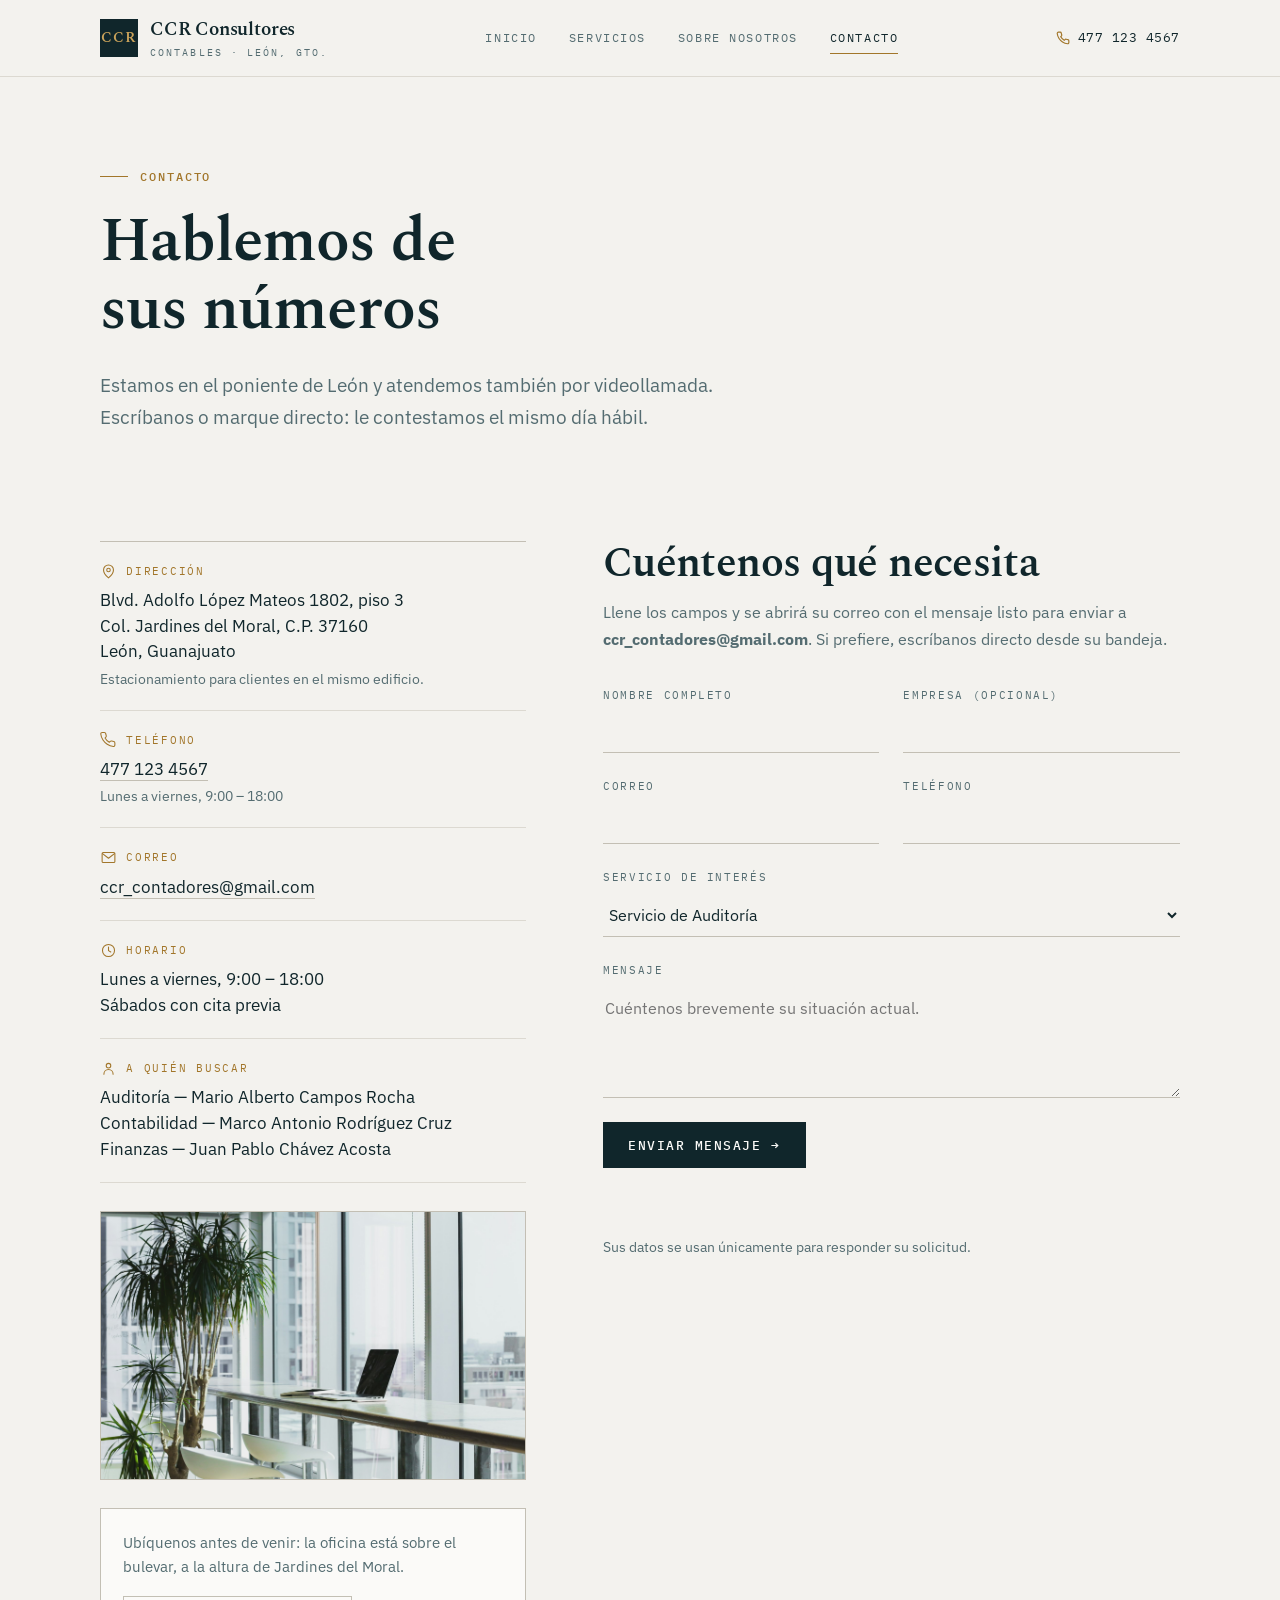
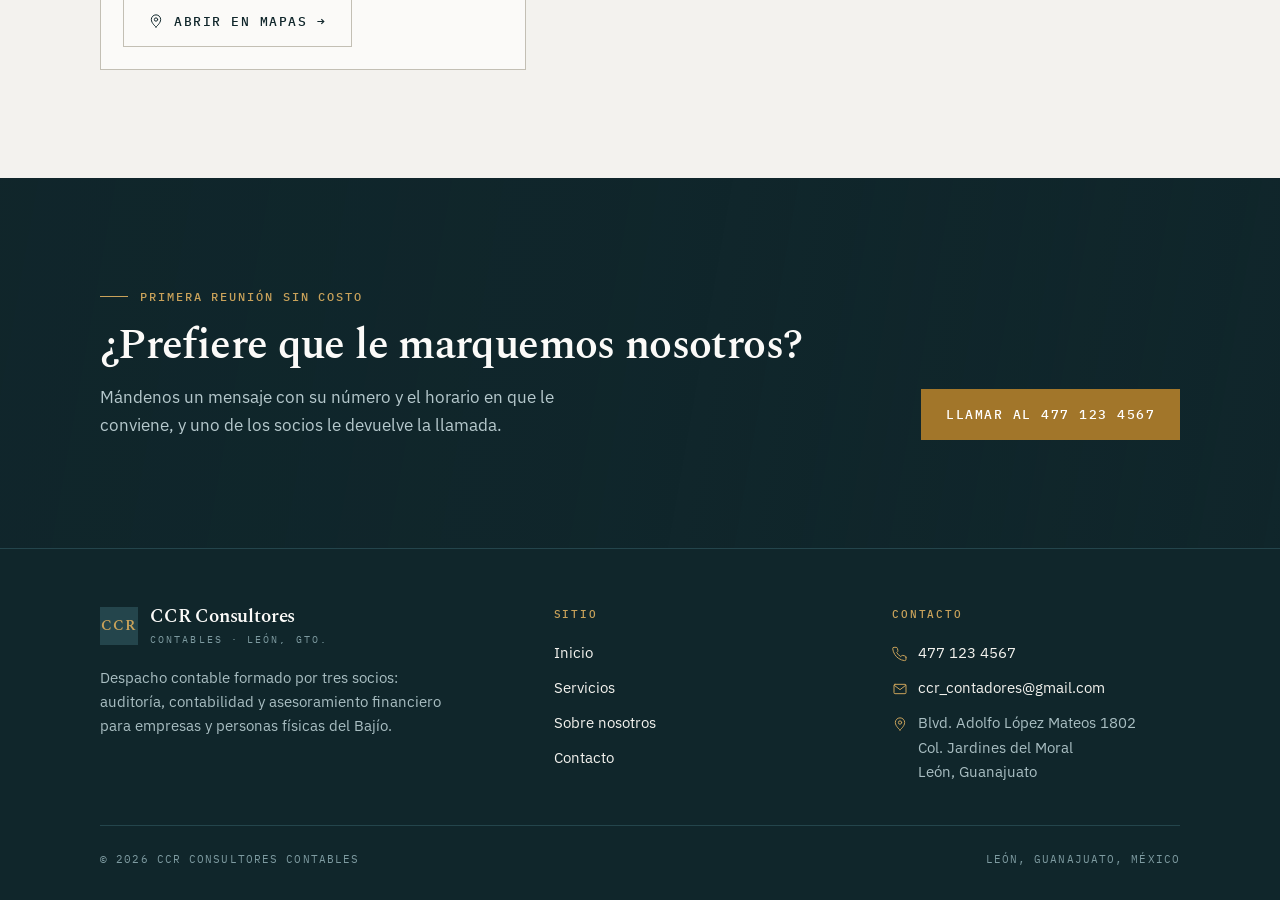
==== contacto.html @ 491fa57f "Sitio web de CCR Consultores Contables Sitio estatico de 4 paginas (inicio, servicios, sobre nosotro" ====
<!DOCTYPE html>
<html lang="es-MX">
<head>
<meta charset="UTF-8">
<meta name="viewport" content="width=device-width, initial-scale=1">
<title>Contacto | CCR Consultores Contables</title>
<meta name="description" content="Contacto de CCR Consultores Contables: Blvd. Adolfo López Mateos 1802, León, Guanajuato. Teléfono 477 123 4567.">
<link rel="icon" href="data:image/svg+xml,%3Csvg xmlns='http://www.w3.org/2000/svg' viewBox='0 0 64 64'%3E%3Crect width='64' height='64' fill='%2310262B'/%3E%3Ctext x='32' y='42' font-family='Georgia,serif' font-size='26' fill='%23C9A25A' text-anchor='middle'%3ECCR%3C/text%3E%3C/svg%3E">
<link rel="preconnect" href="https://fonts.googleapis.com">
<link rel="preconnect" href="https://fonts.gstatic.com" crossorigin>
<link rel="stylesheet" href="https://fonts.googleapis.com/css2?family=Spectral:wght@500;600&family=IBM+Plex+Sans:wght@400;500&family=IBM+Plex+Mono:wght@400;500&display=swap">
<link rel="stylesheet" href="styles.css">
<script>document.documentElement.className += ' js';</script>
</head>
<body>

<header class="site-header">
  <div class="wrap header-inner">
    <a class="brand" href="index.html">
      <span class="mark">CCR</span>
      <span>
        <span class="name">CCR Consultores</span>
        <span class="sub">Contables · León, Gto.</span>
      </span>
    </a>
    <nav class="nav" id="nav">
      <a href="index.html">Inicio</a>
      <a href="servicios.html">Servicios</a>
      <a href="nosotros.html">Sobre nosotros</a>
      <a href="contacto.html" aria-current="page">Contacto</a>
    </nav>
    <a class="header-cta" href="tel:+524771234567">
      <svg width="14" height="14" viewBox="0 0 24 24" fill="none" stroke="currentColor" stroke-width="2" aria-hidden="true"><path d="M22 16.9v3a2 2 0 0 1-2.2 2 19.8 19.8 0 0 1-8.6-3.1 19.5 19.5 0 0 1-6-6A19.8 19.8 0 0 1 2.1 4.2 2 2 0 0 1 4.1 2h3a2 2 0 0 1 2 1.7c.1 1 .4 1.9.7 2.8a2 2 0 0 1-.5 2.1L8.1 9.9a16 16 0 0 0 6 6l1.3-1.2a2 2 0 0 1 2.1-.5c.9.3 1.8.6 2.8.7a2 2 0 0 1 1.7 2z"/></svg>
      477 123 4567
    </a>
    <button class="burger" id="burger" aria-label="Abrir menú" aria-expanded="false" aria-controls="nav"><span></span></button>
  </div>
</header>

<main>

  <section class="hero" style="padding-bottom:0">
    <div class="wrap">
      <p class="eyebrow anim anim-up">Contacto</p>
      <h1 class="anim anim-up" style="--d:.08s; margin:22px 0 24px; max-width:15ch">Hablemos de sus números</h1>
      <p class="lead anim anim-up" style="--d:.16s">Estamos en el poniente de León y atendemos también por videollamada. Escríbanos o marque directo: le contestamos el mismo día hábil.</p>
    </div>
  </section>

  <section>
    <div class="wrap contact-grid">

      <div class="anim anim-left">
        <dl class="datos">
          <div>
            <dt><svg class="icon" viewBox="0 0 24 24" aria-hidden="true"><path d="M12 21s7-5.6 7-11.2A7 7 0 0 0 5 9.8C5 15.4 12 21 12 21z"/><circle cx="12" cy="9.8" r="2.5"/></svg>Dirección</dt>
            <dd>Blvd. Adolfo López Mateos 1802, piso 3<br>Col. Jardines del Moral, C.P. 37160<br>León, Guanajuato
              <small>Estacionamiento para clientes en el mismo edificio.</small>
            </dd>
          </div>
          <div>
            <dt><svg class="icon" viewBox="0 0 24 24" aria-hidden="true"><path d="M21 16.9v3a2 2 0 0 1-2.2 2 19.8 19.8 0 0 1-8.6-3.1 19.5 19.5 0 0 1-6-6A19.8 19.8 0 0 1 1.1 4.2 2 2 0 0 1 3.1 2h3a2 2 0 0 1 2 1.7c.1 1 .4 1.9.7 2.8a2 2 0 0 1-.5 2.1L7.1 9.9a16 16 0 0 0 6 6l1.3-1.2a2 2 0 0 1 2.1-.5c.9.3 1.8.6 2.8.7a2 2 0 0 1 1.7 2z"/></svg>Teléfono</dt>
            <dd><a href="tel:+524771234567">477 123 4567</a>
              <small>Lunes a viernes, 9:00 – 18:00</small>
            </dd>
          </div>
          <div>
            <dt><svg class="icon" viewBox="0 0 24 24" aria-hidden="true"><rect x="3" y="5" width="18" height="14" rx="1.5"/><path d="m3.6 6.6 8.4 6.4 8.4-6.4"/></svg>Correo</dt>
            <dd><a href="mailto:ccr_contadores@gmail.com">ccr_contadores@gmail.com</a></dd>
          </div>
          <div>
            <dt><svg class="icon" viewBox="0 0 24 24" aria-hidden="true"><circle cx="12" cy="12" r="8.5"/><path d="M12 7v5.2l3.2 2"/></svg>Horario</dt>
            <dd>Lunes a viernes, 9:00 – 18:00<br>Sábados con cita previa</dd>
          </div>
          <div>
            <dt><svg class="icon" viewBox="0 0 24 24" aria-hidden="true"><circle cx="12" cy="8" r="3.2"/><path d="M5.5 20c0-3.6 2.9-6.5 6.5-6.5s6.5 2.9 6.5 6.5"/></svg>A quién buscar</dt>
            <dd>
              Auditoría — Mario Alberto Campos Rocha<br>
              Contabilidad — Marco Antonio Rodríguez Cruz<br>
              Finanzas — Juan Pablo Chávez Acosta
            </dd>
          </div>
        </dl>

        <div class="figure figure-frame fill ratio ratio-16-10" style="margin-top:28px">
          <img src="img/oficina.jpg" alt="Recepción de la oficina del despacho en León" loading="lazy" width="1800" height="1200">
        </div>

        <div class="mapa">
          <p>Ubíquenos antes de venir: la oficina está sobre el bulevar, a la altura de Jardines del Moral.</p>
          <a class="btn btn-ghost" href="https://www.google.com/maps/search/?api=1&query=Blvd.+Adolfo+L%C3%B3pez+Mateos+1802,+Jardines+del+Moral,+Le%C3%B3n,+Guanajuato" target="_blank" rel="noopener"><svg class="icon" viewBox="0 0 24 24" aria-hidden="true"><path d="M12 21s7-5.6 7-11.2A7 7 0 0 0 5 9.8C5 15.4 12 21 12 21z"/><circle cx="12" cy="9.8" r="2.5"/></svg>Abrir en mapas <span class="arrow">&rarr;</span></a>
        </div>
      </div>

      <div class="anim anim-right" style="--d:.1s">
        <h2 style="margin-bottom:12px">Cuéntenos qué necesita</h2>
        <p class="lead" style="font-size:16px; margin-bottom:34px">Llene los campos y se abrirá su correo con el mensaje listo para enviar a <strong>ccr_contadores@gmail.com</strong>. Si prefiere, escríbanos directo desde su bandeja.</p>

        <form id="form-contacto" novalidate>
          <div class="field-2">
            <div class="field">
              <label for="nombre">Nombre completo</label>
              <input type="text" id="nombre" name="nombre" required autocomplete="name">
            </div>
            <div class="field">
              <label for="empresa">Empresa (opcional)</label>
              <input type="text" id="empresa" name="empresa" autocomplete="organization">
            </div>
          </div>

          <div class="field-2">
            <div class="field">
              <label for="correo">Correo</label>
              <input type="email" id="correo" name="correo" required autocomplete="email">
            </div>
            <div class="field">
              <label for="telefono">Teléfono</label>
              <input type="tel" id="telefono" name="telefono" autocomplete="tel">
            </div>
          </div>

          <div class="field">
            <label for="servicio">Servicio de interés</label>
            <select id="servicio" name="servicio">
              <option>Servicio de Auditoría</option>
              <option>Servicio de Contabilidad</option>
              <option>Servicio de Asesoramiento Financiero</option>
              <option>Todavía no lo sé</option>
            </select>
          </div>

          <div class="field">
            <label for="mensaje">Mensaje</label>
            <textarea id="mensaje" name="mensaje" placeholder="Cuéntenos brevemente su situación actual."></textarea>
          </div>

          <div class="actions">
            <button class="btn" type="submit">Enviar mensaje <span class="arrow">&rarr;</span></button>
          </div>
          <p class="form-msg" id="form-msg" role="status"></p>
          <p class="form-note">Sus datos se usan únicamente para responder su solicitud.</p>
        </form>
      </div>

    </div>
  </section>

  <section class="cta-band parallax">
    <div class="bg-clip"><img class="bg" src="img/acuerdo.jpg" alt="" aria-hidden="true" loading="lazy"></div>
    <div class="wrap cta-inner">
      <div class="anim anim-up">
        <p class="eyebrow">Primera reunión sin costo</p>
        <h2 style="margin:16px 0 14px">¿Prefiere que le marquemos nosotros?</h2>
        <p>Mándenos un mensaje con su número y el horario en que le conviene, y uno de los socios le devuelve la llamada.</p>
      </div>
      <div class="actions anim anim-up" style="--d:.12s">
        <a class="btn" href="tel:+524771234567">Llamar al 477 123 4567</a>
      </div>
    </div>
  </section>

</main>

<footer class="site-footer">
  <div class="wrap">
    <div class="footer-grid">
      <div>
        <a class="brand" href="index.html">
          <span class="mark">CCR</span>
          <span>
            <span class="name">CCR Consultores</span>
            <span class="sub">Contables · León, Gto.</span>
          </span>
        </a>
        <p class="about">Despacho contable formado por tres socios: auditoría, contabilidad y asesoramiento financiero para empresas y personas físicas del Bajío.</p>
      </div>
      <div>
        <h4>Sitio</h4>
        <ul>
          <li><a href="index.html">Inicio</a></li>
          <li><a href="servicios.html">Servicios</a></li>
          <li><a href="nosotros.html">Sobre nosotros</a></li>
          <li><a href="contacto.html">Contacto</a></li>
        </ul>
      </div>
      <div>
        <h4>Contacto</h4>
        <ul>
          <li><svg class="icon" viewBox="0 0 24 24" aria-hidden="true"><path d="M21 16.9v3a2 2 0 0 1-2.2 2 19.8 19.8 0 0 1-8.6-3.1 19.5 19.5 0 0 1-6-6A19.8 19.8 0 0 1 1.1 4.2 2 2 0 0 1 3.1 2h3a2 2 0 0 1 2 1.7c.1 1 .4 1.9.7 2.8a2 2 0 0 1-.5 2.1L7.1 9.9a16 16 0 0 0 6 6l1.3-1.2a2 2 0 0 1 2.1-.5c.9.3 1.8.6 2.8.7a2 2 0 0 1 1.7 2z"/></svg><a href="tel:+524771234567">477 123 4567</a></li>
          <li><svg class="icon" viewBox="0 0 24 24" aria-hidden="true"><rect x="3" y="5" width="18" height="14" rx="1.5"/><path d="m3.6 6.6 8.4 6.4 8.4-6.4"/></svg><a href="mailto:ccr_contadores@gmail.com">ccr_contadores@gmail.com</a></li>
          <li><svg class="icon" viewBox="0 0 24 24" aria-hidden="true"><path d="M12 21s7-5.6 7-11.2A7 7 0 0 0 5 9.8C5 15.4 12 21 12 21z"/><circle cx="12" cy="9.8" r="2.5"/></svg>Blvd. Adolfo López Mateos 1802<br>Col. Jardines del Moral<br>León, Guanajuato</li>
        </ul>
      </div>
    </div>
    <div class="legal">
      <span>&copy; 2026 CCR Consultores Contables</span>
      <span>León, Guanajuato, México</span>
    </div>
  </div>
</footer>

<script src="script.js"></script>
</body>
</html>
---- styles.css ----
/* ==========================================================================
   CCR Consultores Contables - hoja de estilos unica
   Paleta "libro mayor": tinta petroleo / papel / laton
   ========================================================================== */

:root{
  --ink:        #10262B;
  --ink-2:      #1B3A41;
  --paper:      #F3F2EE;
  --paper-2:    #FBFAF8;
  --brass:      #A2762A;
  --brass-soft: #C9A25A;
  --slate:      #546C71;
  --line:       #DCD9D1;
  --line-2:     #C3BFB4;

  --serif: "Spectral", Georgia, "Times New Roman", serif;
  --sans:  "IBM Plex Sans", "Segoe UI", Helvetica, Arial, sans-serif;
  --mono:  "IBM Plex Mono", "Courier New", monospace;

  --wrap: 1160px;
  --pad: clamp(20px, 4vw, 40px);
  --sec: clamp(64px, 8.5vw, 116px);
}

*,*::before,*::after{ box-sizing:border-box; }

html{ scroll-behavior:smooth; }

body{
  margin:0;
  background:var(--paper);
  color:var(--ink);
  font-family:var(--sans);
  font-size:17px;
  line-height:1.65;
  -webkit-font-smoothing:antialiased;
}

img{ max-width:100%; display:block; }
a{ color:inherit; }

::selection{ background:var(--brass); color:#fff; }

:focus-visible{
  outline:2px solid var(--brass);
  outline-offset:3px;
}

/* ---------- Tipografia ---------- */

h1,h2,h3{
  font-family:var(--serif);
  font-weight:600;
  letter-spacing:-0.015em;
  line-height:1.1;
  text-wrap:balance;
  margin:0;
}

h1{ font-size:clamp(38px, 5.2vw, 62px); }
h2{ font-size:clamp(28px, 3.4vw, 42px); }
h3{ font-size:clamp(21px, 2vw, 26px); font-weight:500; }

p{ margin:0; text-wrap:pretty; }

.lead{
  font-size:clamp(17px, 1.5vw, 20px);
  color:var(--slate);
  max-width:60ch;
}

.eyebrow{
  font-family:var(--mono);
  font-size:12px;
  font-weight:500;
  letter-spacing:0.16em;
  text-transform:uppercase;
  color:var(--brass);
  display:flex;
  align-items:center;
  gap:12px;
  margin:0;
}
.eyebrow::before{
  content:"";
  width:28px;
  height:1px;
  background:var(--brass);
  flex:none;
}

/* ---------- Estructura ---------- */

.wrap{
  width:100%;
  max-width:var(--wrap);
  margin-inline:auto;
  padding-inline:var(--pad);
}

section{ padding-block:var(--sec); }

.sec-head{
  display:flex;
  flex-direction:column;
  gap:16px;
  padding-bottom:28px;
  border-bottom:1px solid var(--line-2);
  margin-bottom:8px;
}
.sec-head .row{
  display:flex;
  flex-wrap:wrap;
  align-items:flex-end;
  justify-content:space-between;
  gap:20px 40px;
}
.sec-head p.lead{ max-width:52ch; }

.band{ background:var(--paper-2); border-block:1px solid var(--line); }

/* ---------- Botones ---------- */

.btn{
  display:inline-flex;
  align-items:center;
  gap:10px;
  padding:14px 24px;
  font-family:var(--mono);
  font-size:12.5px;
  font-weight:500;
  letter-spacing:0.12em;
  text-transform:uppercase;
  text-decoration:none;
  border:1px solid var(--ink);
  background:var(--ink);
  color:var(--paper-2);
  cursor:pointer;
  transition:background .25s ease, color .25s ease, border-color .25s ease;
}
.btn:hover{ background:var(--ink-2); border-color:var(--ink-2); }

.btn-ghost{
  background:transparent;
  color:var(--ink);
  border-color:var(--line-2);
}
.btn-ghost:hover{ background:transparent; border-color:var(--ink); color:var(--ink); }

.btn .arrow{ transition:transform .25s ease; }
.btn:hover .arrow{ transform:translateX(4px); }

.actions{ display:flex; flex-wrap:wrap; gap:14px; }

/* ---------- Encabezado ---------- */

.site-header{
  position:sticky;
  top:0;
  z-index:50;
  background:var(--paper);
  border-bottom:1px solid var(--line);
  transition:box-shadow .3s ease;
}
.site-header.is-stuck{ box-shadow:0 1px 14px rgba(16,38,43,.09); }

.header-inner{
  display:flex;
  align-items:center;
  justify-content:space-between;
  gap:24px;
  min-height:76px;
}

.brand{
  display:flex;
  align-items:center;
  gap:12px;
  text-decoration:none;
}
.brand .mark{
  width:38px; height:38px;
  flex:none;
  display:grid;
  place-items:center;
  background:var(--ink);
  color:var(--brass-soft);
  font-family:var(--serif);
  font-size:15px;
  font-weight:600;
  letter-spacing:0.06em;
}
.brand .name{
  font-family:var(--serif);
  font-size:19px;
  font-weight:600;
  line-height:1.05;
  letter-spacing:-0.01em;
}
.brand .sub{
  display:block;
  font-family:var(--mono);
  font-size:9.5px;
  font-weight:400;
  letter-spacing:0.22em;
  text-transform:uppercase;
  color:var(--slate);
  margin-top:2px;
}

.nav{ display:flex; align-items:center; gap:32px; }
.nav a{
  font-family:var(--mono);
  font-size:12px;
  letter-spacing:0.13em;
  text-transform:uppercase;
  text-decoration:none;
  color:var(--slate);
  padding-block:6px;
  border-bottom:1.5px solid transparent;
  transition:color .2s ease, border-color .2s ease;
}
.nav a:hover{ color:var(--ink); }
.nav a[aria-current="page"]{ color:var(--ink); border-bottom-color:var(--brass); }

.header-cta{
  display:flex;
  align-items:center;
  gap:8px;
  font-family:var(--mono);
  font-size:13px;
  letter-spacing:0.04em;
  text-decoration:none;
  color:var(--ink);
  font-variant-numeric:tabular-nums;
  white-space:nowrap;
}
.header-cta svg{ color:var(--brass); }
.header-cta:hover{ color:var(--brass); }

.burger{
  display:none;
  width:42px; height:42px;
  background:none;
  border:1px solid var(--line-2);
  cursor:pointer;
  padding:0;
  place-items:center;
}
.burger span{
  display:block;
  width:18px; height:1.5px;
  background:var(--ink);
  position:relative;
}
.burger span::before,.burger span::after{
  content:""; position:absolute; left:0;
  width:18px; height:1.5px; background:var(--ink);
  transition:transform .25s ease;
}
.burger span::before{ top:-6px; }
.burger span::after{ top:6px; }
.burger[aria-expanded="true"] span{ background:transparent; }
.burger[aria-expanded="true"] span::before{ transform:translateY(6px) rotate(45deg); }
.burger[aria-expanded="true"] span::after{ transform:translateY(-6px) rotate(-45deg); }

/* ---------- Portada ---------- */

.hero{ padding-block:clamp(52px, 7vw, 96px) var(--sec); }
.hero-grid{
  display:grid;
  grid-template-columns:1.08fr 0.82fr;
  gap:clamp(40px, 6vw, 84px);
  align-items:center;
}
.hero h1{ margin-block:22px 24px; }
.hero .actions{ margin-top:34px; }

.hero-meta{
  display:flex;
  flex-wrap:wrap;
  gap:8px 28px;
  margin-top:38px;
  padding-top:22px;
  border-top:1px solid var(--line-2);
  font-family:var(--mono);
  font-size:12px;
  letter-spacing:0.09em;
  text-transform:uppercase;
  color:var(--slate);
}

/* Cedula: panel tipo documento contable */
.cedula{
  background:var(--paper-2);
  border:1px solid var(--line-2);
}
.cedula-head{
  display:flex;
  align-items:center;
  justify-content:space-between;
  gap:16px;
  background:var(--ink);
  color:var(--paper-2);
  padding:12px 18px;
  font-family:var(--mono);
  font-size:10.5px;
  letter-spacing:0.18em;
  text-transform:uppercase;
}
.cedula-head span:last-child{ color:var(--brass-soft); }
.cedula ol{ list-style:none; margin:0; padding:0; }
.cedula li{
  display:grid;
  grid-template-columns:34px 1fr;
  gap:14px;
  padding:20px 18px;
  border-bottom:1px solid var(--line);
}
.cedula li:last-child{ border-bottom:0; }
.cedula .num{
  font-family:var(--mono);
  font-size:12px;
  color:var(--brass);
  padding-top:5px;
  letter-spacing:0.06em;
}
.cedula h3{ font-size:20px; }
.cedula p{
  font-size:14.5px;
  line-height:1.55;
  color:var(--slate);
  margin-top:5px;
}
.cedula-foot{
  padding:14px 18px;
  border-top:1px solid var(--line-2);
  background:var(--paper);
  font-family:var(--mono);
  font-size:11px;
  letter-spacing:0.1em;
  text-transform:uppercase;
  color:var(--slate);
  display:flex;
  justify-content:space-between;
  gap:12px;
}

/* ---------- Renglones (servicios / socios) ---------- */

.rows{ border-top:1px solid var(--line-2); }

.row-item{
  display:grid;
  grid-template-columns:150px 1fr auto;
  gap:clamp(20px, 4vw, 56px);
  align-items:baseline;
  padding:34px 0;
  border-bottom:1px solid var(--line);
  text-decoration:none;
  position:relative;
  transition:padding-left .35s ease;
}
.row-item::before{
  content:"";
  position:absolute;
  left:0; top:-1px; bottom:-1px;
  width:2px;
  background:var(--brass);
  transform:scaleY(0);
  transform-origin:top;
  transition:transform .35s ease;
}
a.row-item:hover::before{ transform:scaleY(1); }
a.row-item:hover{ padding-left:18px; }

.row-item .tag{
  font-family:var(--mono);
  font-size:11.5px;
  letter-spacing:0.14em;
  text-transform:uppercase;
  color:var(--brass);
}
.row-item .body p{
  color:var(--slate);
  margin-top:10px;
  max-width:58ch;
  font-size:16px;
}
.row-item .go{
  font-family:var(--mono);
  font-size:11.5px;
  letter-spacing:0.13em;
  text-transform:uppercase;
  color:var(--slate);
  white-space:nowrap;
  display:flex;
  align-items:center;
  gap:8px;
}
a.row-item:hover .go{ color:var(--ink); }
a.row-item:hover .go .arrow{ transform:translateX(4px); }
.go .arrow{ transition:transform .3s ease; }

/* ---------- Servicio detallado ---------- */

.svc{
  display:grid;
  grid-template-columns:0.42fr 0.58fr;
  gap:clamp(28px, 5vw, 72px);
  padding-block:clamp(40px, 5vw, 64px);
  border-bottom:1px solid var(--line);
  align-items:start;
}
.svc:first-of-type{ border-top:1px solid var(--line-2); }
.svc-aside{ position:sticky; top:110px; }
.svc-aside h2{ margin-block:14px 16px; }
.svc-aside .owner{
  font-family:var(--mono);
  font-size:11.5px;
  letter-spacing:0.1em;
  text-transform:uppercase;
  color:var(--slate);
  padding-top:16px;
  border-top:1px solid var(--line);
  margin-top:20px;
  line-height:1.8;
}
.svc-aside .owner strong{ color:var(--ink); font-weight:500; }

.checklist{ list-style:none; margin:26px 0 0; padding:0; }
.checklist li{
  display:grid;
  grid-template-columns:auto 1fr;
  gap:14px;
  padding:14px 0;
  border-bottom:1px dotted var(--line-2);
  font-size:16px;
}
.checklist li:last-child{ border-bottom:0; }
.checklist li::before{
  content:"";
  width:16px; height:16px;
  margin-top:5px;
  background:url("data:image/svg+xml,%3Csvg xmlns='http://www.w3.org/2000/svg' viewBox='0 0 24 24' fill='none' stroke='%23A2762A' stroke-width='2.2' stroke-linecap='round' stroke-linejoin='round'%3E%3Cpath d='m4 12.5 5.5 5.5L20 7'/%3E%3C/svg%3E") center/contain no-repeat;
}

/* ---------- Socios ---------- */

.socios{
  display:grid;
  grid-template-columns:repeat(auto-fit, minmax(280px, 1fr));
  gap:1px;
  background:var(--line);
  border:1px solid var(--line);
}
.socio{
  background:var(--paper-2);
  padding:clamp(26px, 3vw, 38px);
  display:flex;
  flex-direction:column;
  gap:14px;
}
.socio .monogram{
  width:58px; height:58px;
  display:grid;
  place-items:center;
  border:1px solid var(--line-2);
  color:var(--brass);
  font-family:var(--serif);
  font-size:19px;
  letter-spacing:0.04em;
}
.socio h3{ margin-top:4px; }
.socio .role{
  font-family:var(--mono);
  font-size:11.5px;
  letter-spacing:0.13em;
  text-transform:uppercase;
  color:var(--slate);
}
.socio p{ font-size:15.5px; color:var(--slate); line-height:1.6; }
.socio .link{
  margin-top:auto;
  padding-top:16px;
  border-top:1px solid var(--line);
  font-family:var(--mono);
  font-size:11.5px;
  letter-spacing:0.12em;
  text-transform:uppercase;
  text-decoration:none;
  color:var(--ink);
  display:flex;
  align-items:center;
  gap:8px;
}
.socio .link:hover{ color:var(--brass); }
.socio .link:hover .arrow{ transform:translateX(4px); }
.socio .link .arrow{ transition:transform .3s ease; }

/* ---------- Valores ---------- */

.values{
  display:grid;
  grid-template-columns:repeat(auto-fit, minmax(230px, 1fr));
  gap:clamp(24px, 3vw, 44px);
}
.value h3{ font-size:20px; margin-bottom:10px; }
.value p{ color:var(--slate); font-size:15.5px; }
.value .k{
  font-family:var(--mono);
  font-size:11.5px;
  letter-spacing:0.14em;
  text-transform:uppercase;
  color:var(--brass);
  display:block;
  padding-bottom:14px;
  margin-bottom:16px;
  border-bottom:1px solid var(--line-2);
}

/* ---------- Contacto ---------- */

.contact-grid{
  display:grid;
  grid-template-columns:0.85fr 1.15fr;
  gap:clamp(36px, 6vw, 80px);
  align-items:start;
}

.datos{ margin:0; }
.datos > div{
  padding:20px 0;
  border-bottom:1px solid var(--line);
}
.datos > div:first-child{ border-top:1px solid var(--line-2); }
.datos dt{
  font-family:var(--mono);
  font-size:11px;
  letter-spacing:0.16em;
  text-transform:uppercase;
  color:var(--brass);
  margin-bottom:8px;
}
.datos dd{
  margin:0;
  font-size:16.5px;
  line-height:1.55;
  font-variant-numeric:tabular-nums;
}
.datos dd a{ text-decoration:none; border-bottom:1px solid var(--line-2); }
.datos dd a:hover{ border-bottom-color:var(--brass); color:var(--brass); }
.datos dd small{
  display:block;
  color:var(--slate);
  font-size:13.5px;
  margin-top:4px;
  font-family:var(--sans);
}

form{ display:grid; gap:24px; }
.field{ display:grid; gap:8px; }
.field label{
  font-family:var(--mono);
  font-size:11px;
  letter-spacing:0.15em;
  text-transform:uppercase;
  color:var(--slate);
}
.field input,.field select,.field textarea{
  font-family:var(--sans);
  font-size:16px;
  color:var(--ink);
  background:transparent;
  border:0;
  border-bottom:1px solid var(--line-2);
  padding:10px 2px;
  border-radius:0;
  transition:border-color .25s ease;
}
.field textarea{ resize:vertical; min-height:110px; }
.field input:focus,.field select:focus,.field textarea:focus{
  outline:none;
  border-bottom-color:var(--brass);
}
.field-2{ display:grid; grid-template-columns:1fr 1fr; gap:24px; }
.form-note{ font-size:13.5px; color:var(--slate); }
.form-msg{
  font-family:var(--mono);
  font-size:12.5px;
  letter-spacing:0.06em;
  color:var(--brass);
  min-height:20px;
}

.mapa{
  margin-top:28px;
  border:1px solid var(--line-2);
  background:var(--paper-2);
  padding:22px;
  display:flex;
  flex-wrap:wrap;
  align-items:center;
  justify-content:space-between;
  gap:16px;
}
.mapa p{ font-size:15px; color:var(--slate); max-width:40ch; }

/* ---------- Llamado final ---------- */

.cta-band{
  background:var(--ink);
  color:var(--paper);
}
.cta-band h2{ color:var(--paper-2); }
.cta-band p{ color:#A9BEC2; max-width:52ch; }
.cta-band .eyebrow{ color:var(--brass-soft); }
.cta-band .eyebrow::before{ background:var(--brass-soft); }
.cta-inner{
  display:flex;
  flex-wrap:wrap;
  align-items:flex-end;
  justify-content:space-between;
  gap:32px;
}
.cta-band .btn{
  background:var(--brass);
  border-color:var(--brass);
  color:#fff;
}
.cta-band .btn:hover{ background:var(--brass-soft); border-color:var(--brass-soft); color:var(--ink); }
.cta-band .btn-ghost{
  background:transparent;
  border-color:#3C5A60;
  color:var(--paper);
}
.cta-band .btn-ghost:hover{ border-color:var(--paper); background:transparent; color:var(--paper); }

/* ---------- Pie ---------- */

.site-footer{
  background:var(--ink);
  color:#A9BEC2;
  border-top:1px solid #24454C;
  padding-block:56px 32px;
  font-size:15px;
}
.site-footer a{ color:var(--paper); text-decoration:none; }
.site-footer a:hover{ color:var(--brass-soft); }
.footer-grid{
  display:grid;
  grid-template-columns:1.4fr 1fr 1fr;
  gap:clamp(28px, 4vw, 56px);
  padding-bottom:40px;
  border-bottom:1px solid #24454C;
}
.site-footer .brand .name{ color:var(--paper-2); }
.site-footer .brand .sub{ color:#7E9BA1; }
.site-footer .brand .mark{ background:#24454C; }
.site-footer h4{
  font-family:var(--mono);
  font-size:11px;
  font-weight:500;
  letter-spacing:0.16em;
  text-transform:uppercase;
  color:var(--brass-soft);
  margin:0 0 18px;
}
.site-footer ul{ list-style:none; margin:0; padding:0; display:grid; gap:10px; }
.site-footer .about{ margin-top:18px; max-width:38ch; font-size:15px; line-height:1.6; }
.legal{
  display:flex;
  flex-wrap:wrap;
  justify-content:space-between;
  gap:12px;
  padding-top:24px;
  font-family:var(--mono);
  font-size:11px;
  letter-spacing:0.1em;
  text-transform:uppercase;
  color:#7E9BA1;
}

/* ==========================================================================
   Animaciones de entrada al hacer scroll
   (equivalentes a fadeInUp / fadeInLeft / fadeInRight)
   Sin JavaScript todo se ve normal: la opacidad solo baja si existe .js
   ========================================================================== */

.js .anim{
  opacity:0;
  transition:opacity .85s cubic-bezier(.22,.68,.36,1),
             transform .85s cubic-bezier(.22,.68,.36,1);
  transition-delay:var(--d, 0s);
  will-change:transform, opacity;
}
.js .anim-up{ transform:translateY(36px); }
.js .anim-left{ transform:translateX(-44px); }
.js .anim-right{ transform:translateX(44px); }
.js .anim-zoom{ transform:scale(.965); }

.js .anim.is-in{ opacity:1; transform:none; }

/* ==========================================================================
   Iconos (SVG en línea, sin librerías: heredan el color del texto)
   ========================================================================== */

.icon{
  width:22px; height:22px;
  flex:none;
  fill:none;
  stroke:currentColor;
  stroke-width:1.5;
  stroke-linecap:round;
  stroke-linejoin:round;
}

/* Icono enmarcado, montado sobre la esquina de la fotografía */
.icon-box{
  position:relative;
  width:56px; height:56px;
  display:grid;
  place-items:center;
  border:1px solid var(--line-2);
  background:var(--paper);
  color:var(--brass);
  margin:-53px 0 24px 20px;
}
.icon-box .icon{ width:27px; height:27px; }

/* Cédula del hero */
.cedula h3{ display:flex; align-items:center; gap:10px; }
.cedula h3 .icon{ width:19px; height:19px; color:var(--brass); }

/* Renglones de servicios */
.row-item .tag{
  display:flex;
  flex-direction:column;
  align-items:flex-start;
  gap:14px;
}
.row-item .tag .icon{ width:28px; height:28px; }

/* Datos de contacto */
.datos dt{ display:flex; align-items:center; gap:9px; }
.datos dt .icon{ width:17px; height:17px; }

/* Valores */
.value .k{ display:flex; align-items:center; gap:9px; }
.value .k .icon{ width:19px; height:19px; }

/* Pie de página */
.site-footer ul li{ display:flex; align-items:flex-start; gap:10px; }
.site-footer .icon{
  width:16px; height:16px;
  color:var(--brass-soft);
  margin-top:5px;
}

/* Dentro de un botón */
.btn .icon{ width:16px; height:16px; }

/* ---------- Imágenes ---------- */

.figure{
  position:relative;
  overflow:hidden;
  background:var(--ink-2);
}
.figure img{
  display:block;
  width:100%;
  height:100%;
  object-fit:cover;
}

/* Zoom lento al aparecer */
.js .figure > img{
  transform:scale(1.09);
  transition:transform 1.6s cubic-bezier(.22,.68,.36,1);
}
.js .anim.is-in .figure > img,
.js .figure.is-in > img{ transform:scale(1); }

.figure-frame{ border:1px solid var(--line-2); }

/* Imagen fija que llena su marco (los marcos miden por padding, así que la
   imagen tiene que ir posicionada) */
.figure.fill > img{
  position:absolute;
  inset:0;
  width:100%;
  height:100%;
  transform:none;
}

/* ---------- Bandas con parallax ---------- */

.parallax{
  position:relative;
  overflow:hidden;
  isolation:isolate;
  background:var(--ink);
  color:var(--paper);
}
/* Fondo verdaderamente fijo: la foto se queda quieta y la banda se desliza
   encima. `clip` recorta al hijo fijo SIN anclarlo al padre (position:fixed
   seguiría anclado si usáramos clip-path, transform o will-change aquí). */
.parallax > .bg-clip{
  position:absolute;
  inset:0;
  z-index:-2;
  clip:rect(0, auto, auto, 0);
}
.parallax .bg{
  position:fixed;
  top:0; left:0;
  width:100%;
  height:100vh;
  object-fit:cover;
}
.parallax::before{
  content:"";
  position:absolute;
  inset:0;
  z-index:-1;
  background:linear-gradient(100deg, rgba(16,38,43,.95) 0%, rgba(16,38,43,.86) 45%, rgba(16,38,43,.62) 100%);
}
.parallax h2{ color:var(--paper-2); }
.parallax p{ color:#B6C9CD; }
.parallax .eyebrow{ color:var(--brass-soft); }
.parallax .eyebrow::before{ background:var(--brass-soft); }

/* Cifras dentro de la banda */
.stats{
  display:grid;
  grid-template-columns:repeat(auto-fit, minmax(180px, 1fr));
  gap:1px;
  margin-top:48px;
  background:rgba(255,255,255,.14);
  border:1px solid rgba(255,255,255,.14);
}
.stat{
  background:rgba(16,38,43,.55);
  padding:26px 24px;
}
.stat .n{
  display:block;
  font-family:var(--serif);
  font-size:34px;
  font-weight:600;
  color:var(--brass-soft);
  line-height:1;
  font-variant-numeric:tabular-nums;
}
.stat .t{
  display:block;
  margin-top:10px;
  font-family:var(--mono);
  font-size:11.5px;
  letter-spacing:0.13em;
  text-transform:uppercase;
  color:#B6C9CD;
}

/* ---------- Portada con imagen ---------- */

/* Proporciones por padding: un hijo absoluto sí puede medir 140% dentro
   de estas cajas (con aspect-ratio el porcentaje se ignora). */
.ratio{ height:0; }
.ratio-21-9{ padding-bottom:42.9%; }
.ratio-16-10{ padding-bottom:62.5%; }
.ratio-4-3{ padding-bottom:75%; }
.ratio-5-4{ padding-bottom:80%; }
.ratio-vertical{ padding-bottom:115%; }

.hero-media{ position:relative; }
.hero-media .figure{
  height:0;
  padding-bottom:115%;
  border:1px solid var(--line-2);
}
.hero-media .cedula{
  position:relative;
  width:calc(100% - 34px);
  margin:-92px 0 0 34px;
  box-shadow:0 26px 60px rgba(16,38,43,.18);
}

/* Imagen dentro de la ficha de servicio */
.svc-figure{
  height:0;
  padding-bottom:75%;
  margin-bottom:26px;
}

/* Bloque imagen + texto */
.split{
  display:grid;
  grid-template-columns:0.92fr 1.08fr;
  gap:clamp(32px, 5vw, 72px);
  align-items:center;
}
.split .figure{ height:0; padding-bottom:80%; }

/* CTA sobre fotografía */
.cta-band.parallax{ background:var(--ink); }
.cta-band.parallax::before{
  background:linear-gradient(100deg, rgba(16,38,43,.94) 0%, rgba(16,38,43,.84) 50%, rgba(16,38,43,.6) 100%);
}

@media (prefers-reduced-motion: reduce){
  .js .anim{ opacity:1 !important; transform:none !important; transition:none; }
  .js .figure > img{ transform:none !important; transition:none; }
  .parallax > .bg-clip{ clip:auto; }
  .parallax .bg{ position:absolute; height:100%; }
  html{ scroll-behavior:auto; }
}

/* ---------- Adaptable ---------- */

@media (max-width: 940px){
  .hero-grid,.contact-grid,.svc,.split{ grid-template-columns:1fr; }
  .hero-media .figure{ padding-bottom:62.5%; }
  .hero-media .cedula{ width:100%; margin:-56px 0 0; }
  .svc-figure{ padding-bottom:56.25%; }
  .svc-aside{ position:static; }
  .footer-grid{ grid-template-columns:1fr 1fr; }
  .row-item{ grid-template-columns:1fr; gap:12px; padding-block:28px; }
  .row-item .go{ margin-top:6px; }
}

@media (max-width: 780px){
  /* En móviles el fondo fijo consume batería y se ve entrecortado en iOS */
  .parallax > .bg-clip{ clip:auto; }
  .parallax .bg{ position:absolute; height:100%; }

  .burger{ display:grid; }
  .header-cta{ display:none; }
  .nav{
    position:absolute;
    top:100%; left:0; right:0;
    flex-direction:column;
    align-items:flex-start;
    gap:0;
    background:var(--paper);
    border-bottom:1px solid var(--line-2);
    padding:8px var(--pad) 22px;
    display:none;
  }
  .nav.is-open{ display:flex; }
  .nav a{
    width:100%;
    padding:15px 0;
    border-bottom:1px solid var(--line);
    font-size:13px;
  }
  .nav a[aria-current="page"]{ border-bottom-color:var(--line); color:var(--brass); }
  .field-2{ grid-template-columns:1fr; }
  .footer-grid{ grid-template-columns:1fr; }
  body{ font-size:16px; }
}
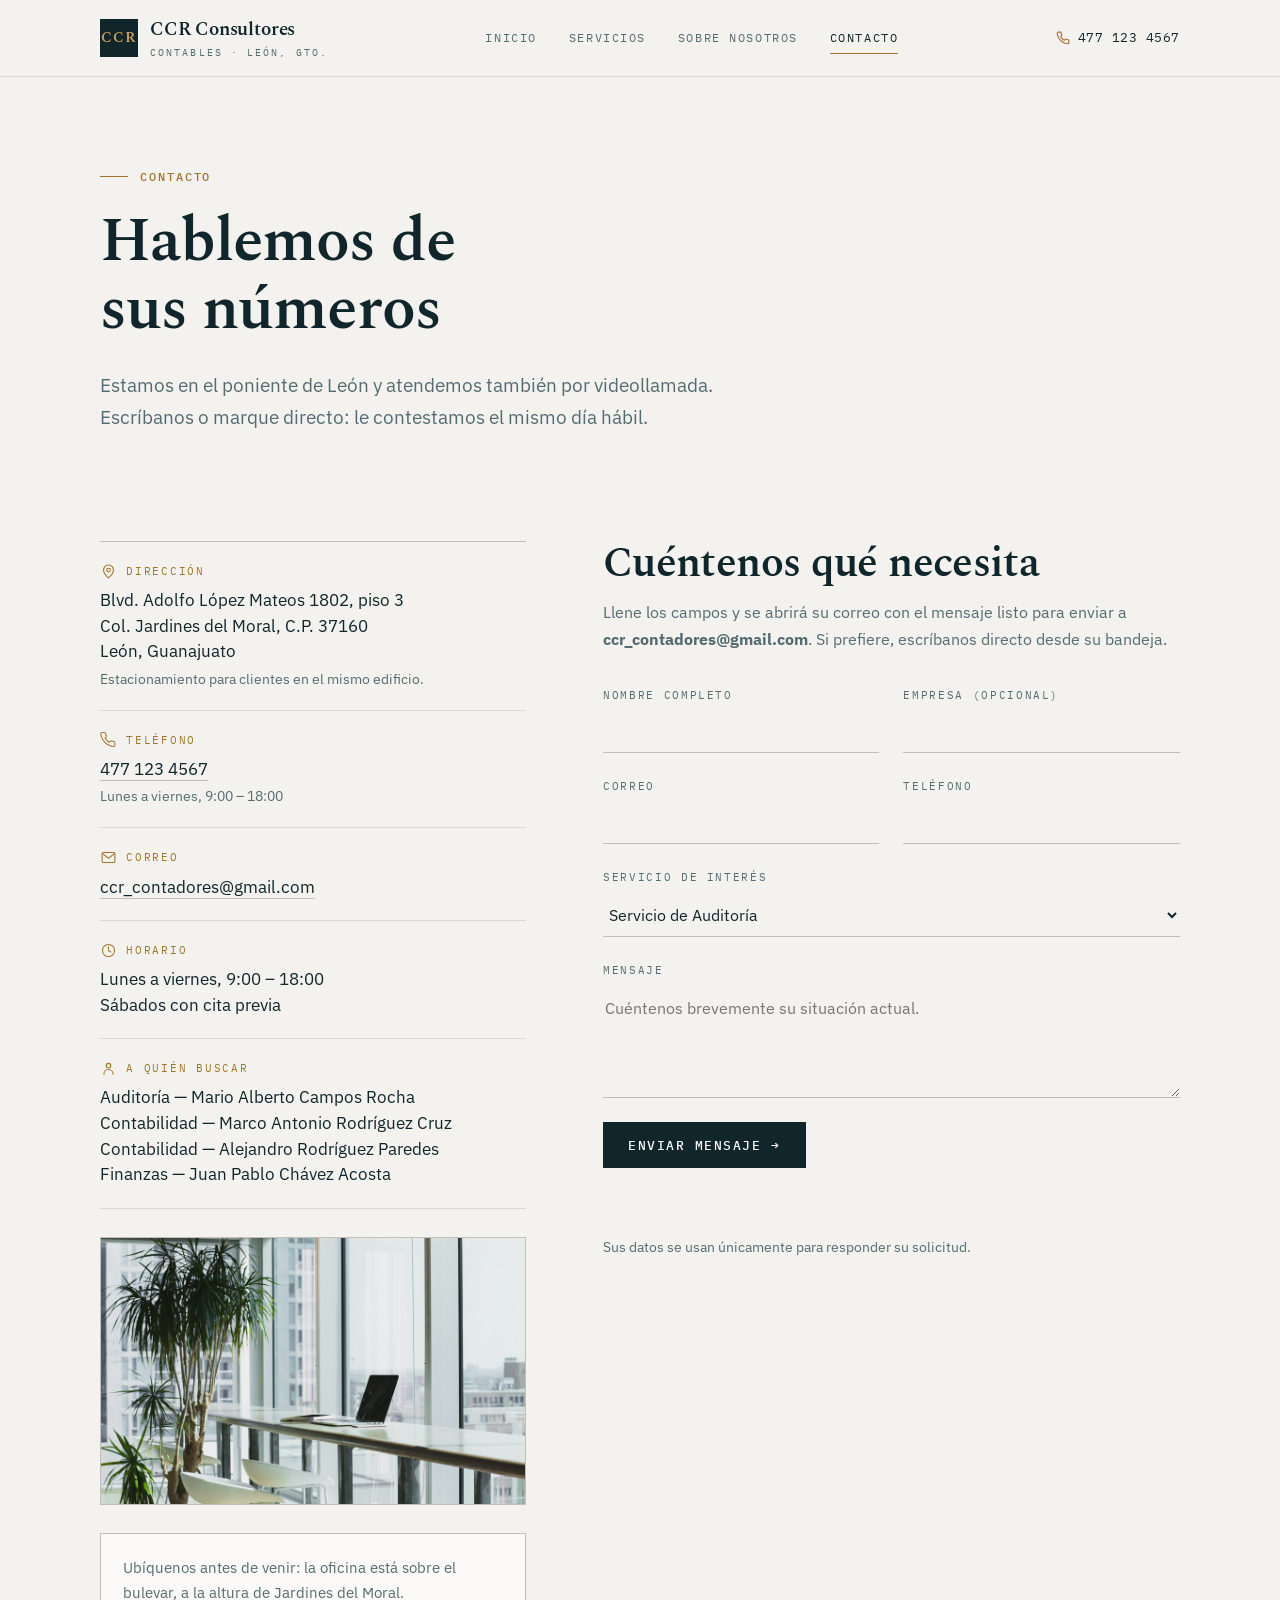
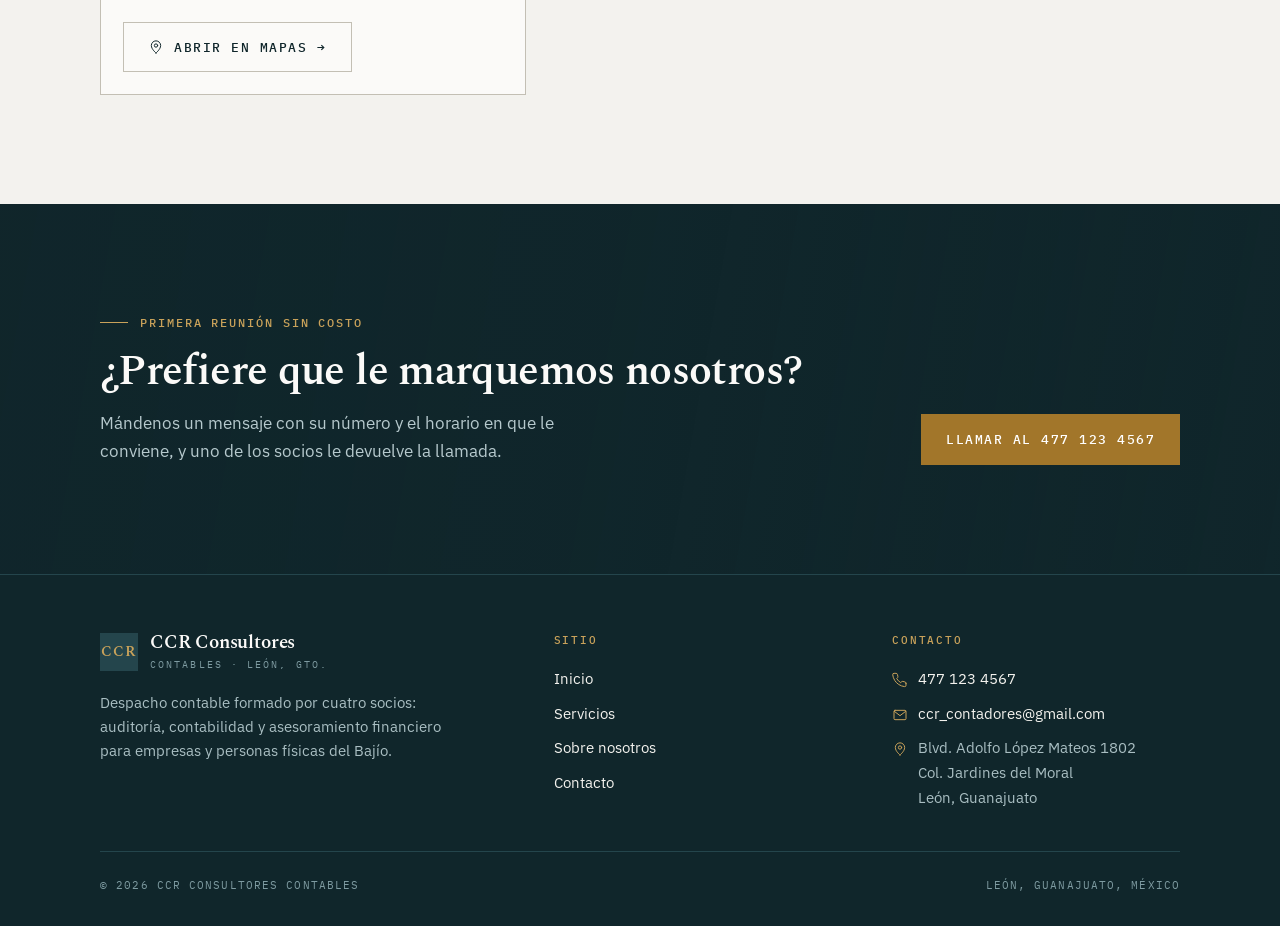
==== commit 97038ac9: "Agrega a Alejandro Rodriguez Paredes como cuarto socio Entra como segundo Consultor Contable junto a" ====
--- a/contacto.html
+++ b/contacto.html
@@ -77,6 +77,7 @@
             <dd>
               Auditoría — Mario Alberto Campos Rocha<br>
               Contabilidad — Marco Antonio Rodríguez Cruz<br>
+              Contabilidad — Alejandro Rodríguez Paredes<br>
               Finanzas — Juan Pablo Chávez Acosta
             </dd>
           </div>
@@ -172,7 +173,7 @@
             <span class="sub">Contables · León, Gto.</span>
           </span>
         </a>
-        <p class="about">Despacho contable formado por tres socios: auditoría, contabilidad y asesoramiento financiero para empresas y personas físicas del Bajío.</p>
+        <p class="about">Despacho contable formado por cuatro socios: auditoría, contabilidad y asesoramiento financiero para empresas y personas físicas del Bajío.</p>
       </div>
       <div>
         <h4>Sitio</h4>
--- a/styles.css
+++ b/styles.css
@@ -450,11 +450,14 @@
 
 .socios{
   display:grid;
-  grid-template-columns:repeat(auto-fit, minmax(280px, 1fr));
+  grid-template-columns:repeat(4, 1fr);
   gap:1px;
   background:var(--line);
   border:1px solid var(--line);
 }
+/* 4 -> 2 -> 1 columnas: nunca queda un socio solo en su fila */
+@media (max-width: 1060px){ .socios{ grid-template-columns:repeat(2, 1fr); } }
+@media (max-width: 600px){  .socios{ grid-template-columns:1fr; } }
 .socio{
   background:var(--paper-2);
   padding:clamp(26px, 3vw, 38px);
